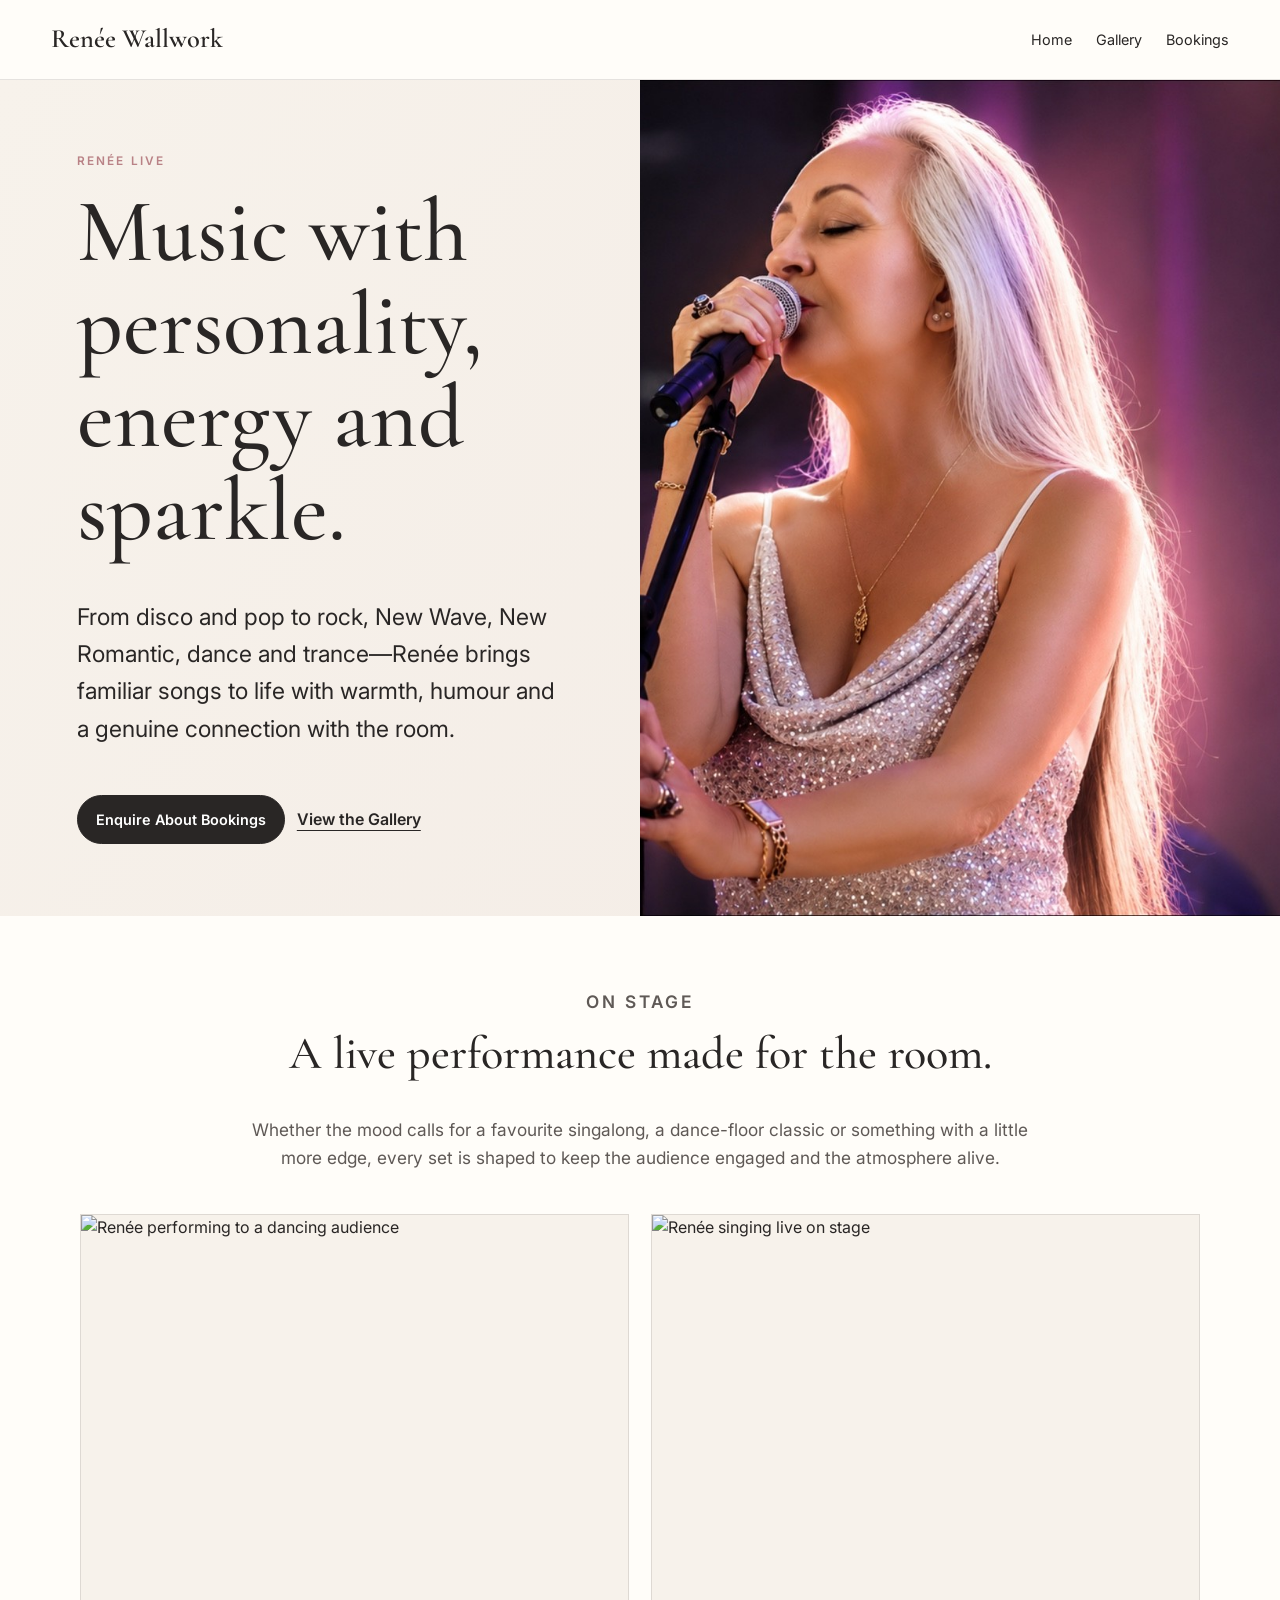
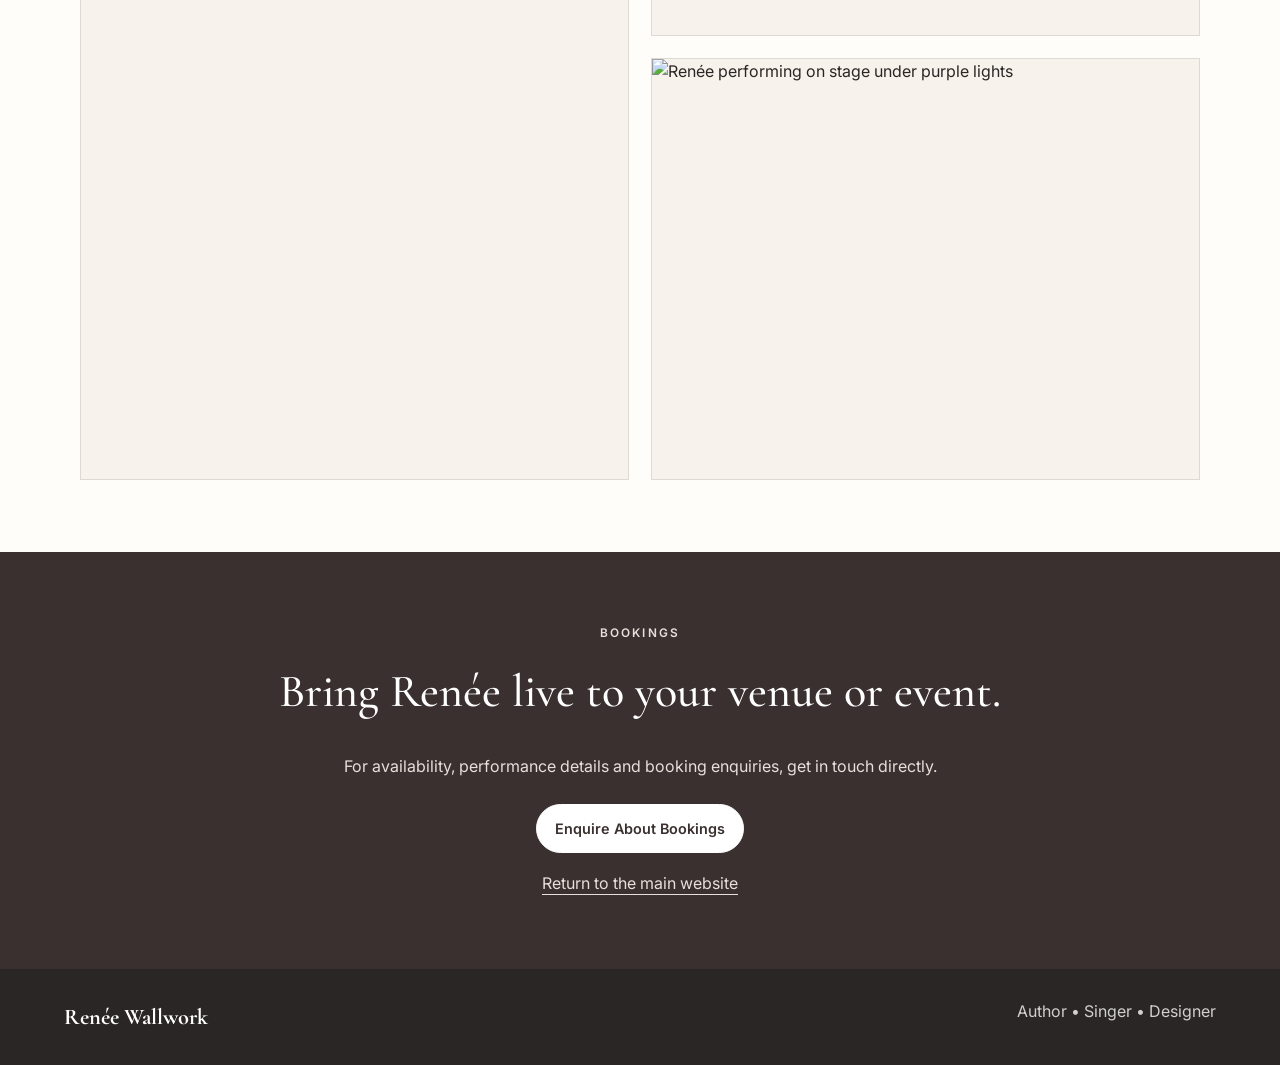
==== live.html @ 75fbcc50 "Add separate Renée Live page and gallery" ====
<!doctype html>
<html lang="en">
<head>
  <meta charset="utf-8" />
  <meta name="viewport" content="width=device-width, initial-scale=1" />
  <title>Renée Live | Singer &amp; Performer</title>
  <meta name="description" content="Discover Renée Wallwork live: an energetic mix of disco, pop, rock, New Wave, New Romantic, dance, trance and more. Available for venue and private-event bookings in Spain." />
  <link rel="preconnect" href="https://fonts.googleapis.com">
  <link rel="preconnect" href="https://fonts.gstatic.com" crossorigin>
  <link href="https://fonts.googleapis.com/css2?family=Cormorant+Garamond:wght@500;600&amp;family=Inter:wght@300;400;500;600&amp;display=swap" rel="stylesheet">
  <link rel="stylesheet" href="styles.css" />
</head>
<body>
  <header class="site-header">
    <a class="brand" href="index.html">Renée Wallwork</a>
    <nav class="desktop-nav" aria-label="Primary navigation">
      <a href="index.html">Home</a>
      <a href="#gallery">Gallery</a>
      <a href="index.html#contact">Bookings</a>
    </nav>
    <details class="mobile-menu">
      <summary>Menu</summary>
      <div class="mobile-menu-panel">
        <a href="index.html">Home</a>
        <a href="#gallery">Gallery</a>
        <a href="index.html#contact">Bookings</a>
      </div>
    </details>
  </header>

  <main id="top">
    <section class="live-hero">
      <div class="live-hero-copy">
        <p class="eyebrow">RENÉE LIVE</p>
        <h1>Music with personality, energy and sparkle.</h1>
        <p class="lead">From disco and pop to rock, New Wave, New Romantic, dance and trance—Renée brings familiar songs to life with warmth, humour and a genuine connection with the room.</p>
        <div class="buttons">
          <a class="btn primary" href="index.html#contact">Enquire About Bookings</a>
          <a class="text-link" href="#gallery">View the Gallery</a>
        </div>
      </div>
      <div class="live-hero-media">
        <img src="assets/renee-singer.jpg" alt="Renée singing live in a silver dress" />
      </div>
    </section>

    <section id="gallery" class="section">
      <div class="live-intro">
        <p class="eyebrow">ON STAGE</p>
        <h2>A live performance made for the room.</h2>
        <p>Whether the mood calls for a favourite singalong, a dance-floor classic or something with a little more edge, every set is shaped to keep the audience engaged and the atmosphere alive.</p>
      </div>
      <div class="live-gallery" aria-label="Renée performing live">
        <figure>
          <img src="assets/renee-live-audience.jpg" alt="Renée performing to a dancing audience" loading="lazy" />
        </figure>
        <figure>
          <img src="assets/renee-live-pink-dress.jpg" alt="Renée singing live on stage" loading="lazy" />
        </figure>
        <figure>
          <img src="assets/renee-live-full-stage.jpg" alt="Renée performing on stage under purple lights" loading="lazy" />
        </figure>
      </div>
    </section>

    <section class="section live-booking">
      <p class="eyebrow">BOOKINGS</p>
      <h2>Bring Renée live to your venue or event.</h2>
      <p>For availability, performance details and booking enquiries, get in touch directly.</p>
      <a class="btn light" href="index.html#contact">Enquire About Bookings</a><br />
      <a class="back-home" href="index.html">Return to the main website</a>
    </section>
  </main>

  <footer>
    <strong>Renée Wallwork</strong>
    <span>Author • Singer • Designer</span>
  </footer>
</body>
</html>
---- styles.css ----
:root{
  --ivory:#f7f2eb;
  --paper:#fffdf9;
  --taupe:#b9a69a;
  --rose:#b98286;
  --charcoal:#292625;
  --deep:#3a302f;
  --silver:#c7c7c7;
  --line:rgba(41,38,37,.12);
}
*{box-sizing:border-box}
html{scroll-behavior:smooth}
body{
  margin:0;
  font-family:Inter,system-ui,-apple-system,sans-serif;
  color:var(--charcoal);
  background:var(--paper);
  line-height:1.62;
}
img{display:block;width:100%}
a{color:inherit}
.site-header{
  position:sticky;top:0;z-index:20;
  display:flex;justify-content:space-between;align-items:center;
  padding:18px clamp(20px,4vw,64px);
  background:rgba(255,253,249,.94);
  backdrop-filter:blur(16px);
  border-bottom:1px solid var(--line);
}
.brand{
  text-decoration:none;
  font-family:"Cormorant Garamond",serif;
  font-size:1.65rem;font-weight:600;
}
.desktop-nav{display:flex;gap:24px}
.desktop-nav a{text-decoration:none;font-size:.9rem}
.mobile-menu{display:none;position:relative}
.mobile-menu summary{
  list-style:none;
  cursor:pointer;
  border:1px solid var(--charcoal);
  border-radius:999px;
  padding:8px 13px;
  font-size:.82rem;
  font-weight:600;
}
.mobile-menu summary::-webkit-details-marker{display:none}
.mobile-menu-panel{
  position:absolute;
  right:0;
  top:46px;
  min-width:180px;
  padding:10px;
  background:var(--paper);
  border:1px solid var(--line);
  box-shadow:0 14px 30px rgba(60,45,40,.12);
  border-radius:16px;
}
.mobile-menu-panel a{
  display:block;
  padding:10px 12px;
  text-decoration:none;
  border-radius:10px;
  font-size:.88rem;
}
.mobile-menu-panel a:hover{background:var(--ivory)}

.hero{
  min-height:72vh;
  display:grid;grid-template-columns:1.2fr .8fr;
  align-items:center;
  gap:4.5vw;
  padding:54px clamp(22px,5vw,82px);
  background:linear-gradient(120deg,var(--ivory),#f3ebe5);
}
.hero-copy{max-width:700px}
.eyebrow{
  letter-spacing:.18em;
  font-size:.74rem;
  font-weight:600;
  color:var(--rose);
  margin:0 0 14px;
}
h1,h2,h3{
  font-family:"Cormorant Garamond",serif;
  line-height:1.04;
  margin-top:0;
}
h1{font-size:clamp(3.6rem,7vw,6.6rem);margin-bottom:16px;font-weight:500}
h2{font-size:clamp(2.2rem,3.6vw,3.7rem);font-weight:500}
h3{font-size:1.9rem;font-weight:600}
.lead{font-size:clamp(1.15rem,1.8vw,1.45rem);max-width:640px}
.intro{max-width:620px;color:#5f5956}
.hero-image{
  max-width:520px;
  justify-self:center;
}
.hero-image img{
  aspect-ratio:4/5;object-fit:cover;
  border-radius:180px 180px 24px 24px;
  box-shadow:0 24px 50px rgba(60,45,40,.15);
}
.buttons{display:flex;flex-wrap:wrap;gap:12px;align-items:center;margin-top:24px}
.btn{
  display:inline-block;text-decoration:none;padding:12px 18px;
  border-radius:999px;border:1px solid var(--charcoal);
  font-size:.9rem;font-weight:600;
}
.btn.primary{background:var(--charcoal);color:white}
.btn.secondary{background:transparent}
.btn.light{background:white;color:var(--deep);border-color:white}
.text-link{font-weight:600;text-underline-offset:5px}
.light-link{color:white}
.section{padding:72px clamp(22px,5vw,82px)}
.section-heading{max-width:860px;margin:0 auto 42px;text-align:center}
.section-heading.narrow{max-width:760px}
.book-grid{display:grid;grid-template-columns:1.08fr .92fr;gap:28px;max-width:1140px;margin:auto}
.book-card{
  display:grid;grid-template-columns:minmax(160px,.64fr) 1.36fr;
  gap:24px;align-items:center;padding:24px;
  background:var(--ivory);border:1px solid var(--line);
}
.book-card.featured{box-shadow:0 16px 38px rgba(60,45,40,.075)}
.book-card img{box-shadow:0 10px 24px rgba(35,30,28,.15)}
.split{
  display:grid;grid-template-columns:1fr 1fr;gap:0;padding:0;
}
.split .media-panel{min-height:520px;max-height:620px;overflow:hidden}
.split .media-panel img{height:100%;object-fit:cover}
.jewellery-media img{object-position:50% 58%}
.singer-media img{object-position:center 44%}
.split .copy-panel{
  display:flex;flex-direction:column;justify-content:center;
  padding:64px clamp(28px,5vw,74px);
}
.dark{background:var(--deep);color:white}
.dark .copy-panel p:not(.eyebrow){color:#e7dfda}
.singer{background:#fbf5f3}
.about{background:var(--ivory)}
.latest{background:#fffdf9}
.cards{
  display:grid;grid-template-columns:repeat(3,1fr);
  gap:18px;max-width:1140px;margin:auto;
}
.latest-card{
  position:relative;
  padding:28px;
  border:1px solid var(--line);
  background:white;
  box-shadow:0 10px 24px rgba(60,45,40,.04);
}
.latest-card:before{
  content:"";
  position:absolute;
  top:0;left:0;right:0;
  height:4px;
  background:linear-gradient(90deg,var(--rose),var(--taupe));
}
.latest-card span{font-size:.7rem;letter-spacing:.16em;color:var(--rose);font-weight:600}
.contact{background:#efe7e2}
.socials{display:flex;justify-content:center;flex-wrap:wrap;gap:22px;margin-top:26px}
footer{
  display:flex;justify-content:space-between;gap:20px;
  padding:30px clamp(22px,5vw,82px);background:var(--charcoal);color:white;
}
footer strong{font-family:"Cormorant Garamond",serif;font-size:1.4rem}
footer span{opacity:.78}

@media (max-width:1024px){
  .desktop-nav{display:none}
  .mobile-menu{display:block}
  .hero{
    min-height:auto;
    grid-template-columns:.9fr 1.1fr;
    gap:28px;
    padding-top:40px;
    padding-bottom:42px;
  }
  .hero-image{max-width:430px}
  .book-grid{grid-template-columns:1fr}
  .book-card{grid-template-columns:190px 1fr}
  .cards{grid-template-columns:1fr 1fr}
  .latest-card:last-child{grid-column:1/-1}
}
@media (max-width:760px){
  .hero{grid-template-columns:1fr}
  .hero-image{order:-1;max-width:390px}
  .hero-copy{text-align:center;margin:auto}
  .intro,.lead{margin-left:auto;margin-right:auto}
  .buttons{justify-content:center}
  .split{grid-template-columns:1fr}
  .split .media-panel{min-height:390px;max-height:500px}
  .singer .media-panel{order:-1}
  .cards{grid-template-columns:1fr}
  .latest-card:last-child{grid-column:auto}
}
@media (max-width:560px){
  .site-header{padding:14px 16px}
  .brand{font-size:1.35rem}
  .hero,.section{padding-left:18px;padding-right:18px}
  .hero-image img{border-radius:140px 140px 20px 20px}
  h1{font-size:3.25rem}
  h2{font-size:2.25rem}
  .book-card{grid-template-columns:1fr}
  .book-card img{max-width:230px;margin:auto}
  footer{flex-direction:column}
}

/* Renée Live page */
.live-hero{
  display:grid;
  grid-template-columns:1fr 1fr;
  min-height:680px;
  background:linear-gradient(120deg,var(--ivory),#f3ebe5);
}
.live-hero-copy{
  display:flex;
  flex-direction:column;
  justify-content:center;
  padding:72px clamp(28px,6vw,92px);
}
.live-hero-copy h1{
  font-size:clamp(3.8rem,7vw,6.8rem);
  margin-bottom:18px;
}
.live-hero-media{min-height:680px;overflow:hidden}
.live-hero-media img{height:100%;object-fit:cover;object-position:56% center}
.live-intro{max-width:820px;margin:auto;text-align:center}
.live-intro p{font-size:1.08rem;color:#5f5956}
.live-gallery{
  display:grid;
  grid-template-columns:1fr 1fr;
  gap:22px;
  max-width:1120px;
  margin:42px auto 0;
}
.live-gallery figure{
  margin:0;
  overflow:hidden;
  background:var(--ivory);
  border:1px solid var(--line);
}
.live-gallery figure:first-child{grid-row:span 2}
.live-gallery img{height:100%;min-height:420px;object-fit:cover}
.live-gallery figure:first-child img{min-height:862px;object-position:center}
.live-booking{
  text-align:center;
  background:var(--deep);
  color:white;
}
.live-booking p{max-width:680px;margin:0 auto 24px;color:#e7dfda}
.back-home{display:inline-block;margin-top:18px;color:#e7dfda;text-underline-offset:5px}
@media (max-width:760px){
  .live-hero{grid-template-columns:1fr;min-height:auto}
  .live-hero-media{min-height:430px;order:-1}
  .live-hero-copy{text-align:center;padding:52px 22px}
  .live-hero-copy .buttons{justify-content:center}
  .live-gallery{grid-template-columns:1fr;gap:16px}
  .live-gallery figure:first-child{grid-row:auto}
  .live-gallery img,.live-gallery figure:first-child img{min-height:0;height:auto}
}

.compact-section{padding-top:58px;padding-bottom:58px}
@media (max-width:760px){.compact-section{padding-top:48px;padding-bottom:48px}}

.gallery-nav {

  display: flex;

  flex-wrap: wrap;

  gap: 10px;

  margin: 24px 0 30px;

}

.gallery-nav a {

  display: inline-block;

  padding: 10px 16px;

  border: 1px solid #b8aaa0;

  border-radius: 999px;

  text-decoration: none;

}

.gallery-nav a.active {

  font-weight: 600;

}

.gallery-category {

  margin-top: 24px;

}

.gallery-grid {

  display: grid;

  grid-template-columns: repeat(3, minmax(0, 1fr));

  gap: 18px;

  align-items: start;

}

.gallery-grid img {

  width: 100%;

  aspect-ratio: 4 / 5;

  object-fit: cover;

  display: block;

  border-radius: 14px;

}

@media (max-width: 760px) {

  .gallery-grid {

    grid-template-columns: repeat(2, minmax(0, 1fr));

    gap: 12px;

  }

  .gallery-nav {

    gap: 8px;

  }

  .gallery-nav a {

    padding: 8px 12px;

    font-size: 0.95rem;

  }

}

@media (max-width: 430px) {

  .gallery-grid {

    grid-template-columns: 1fr;

  }

}
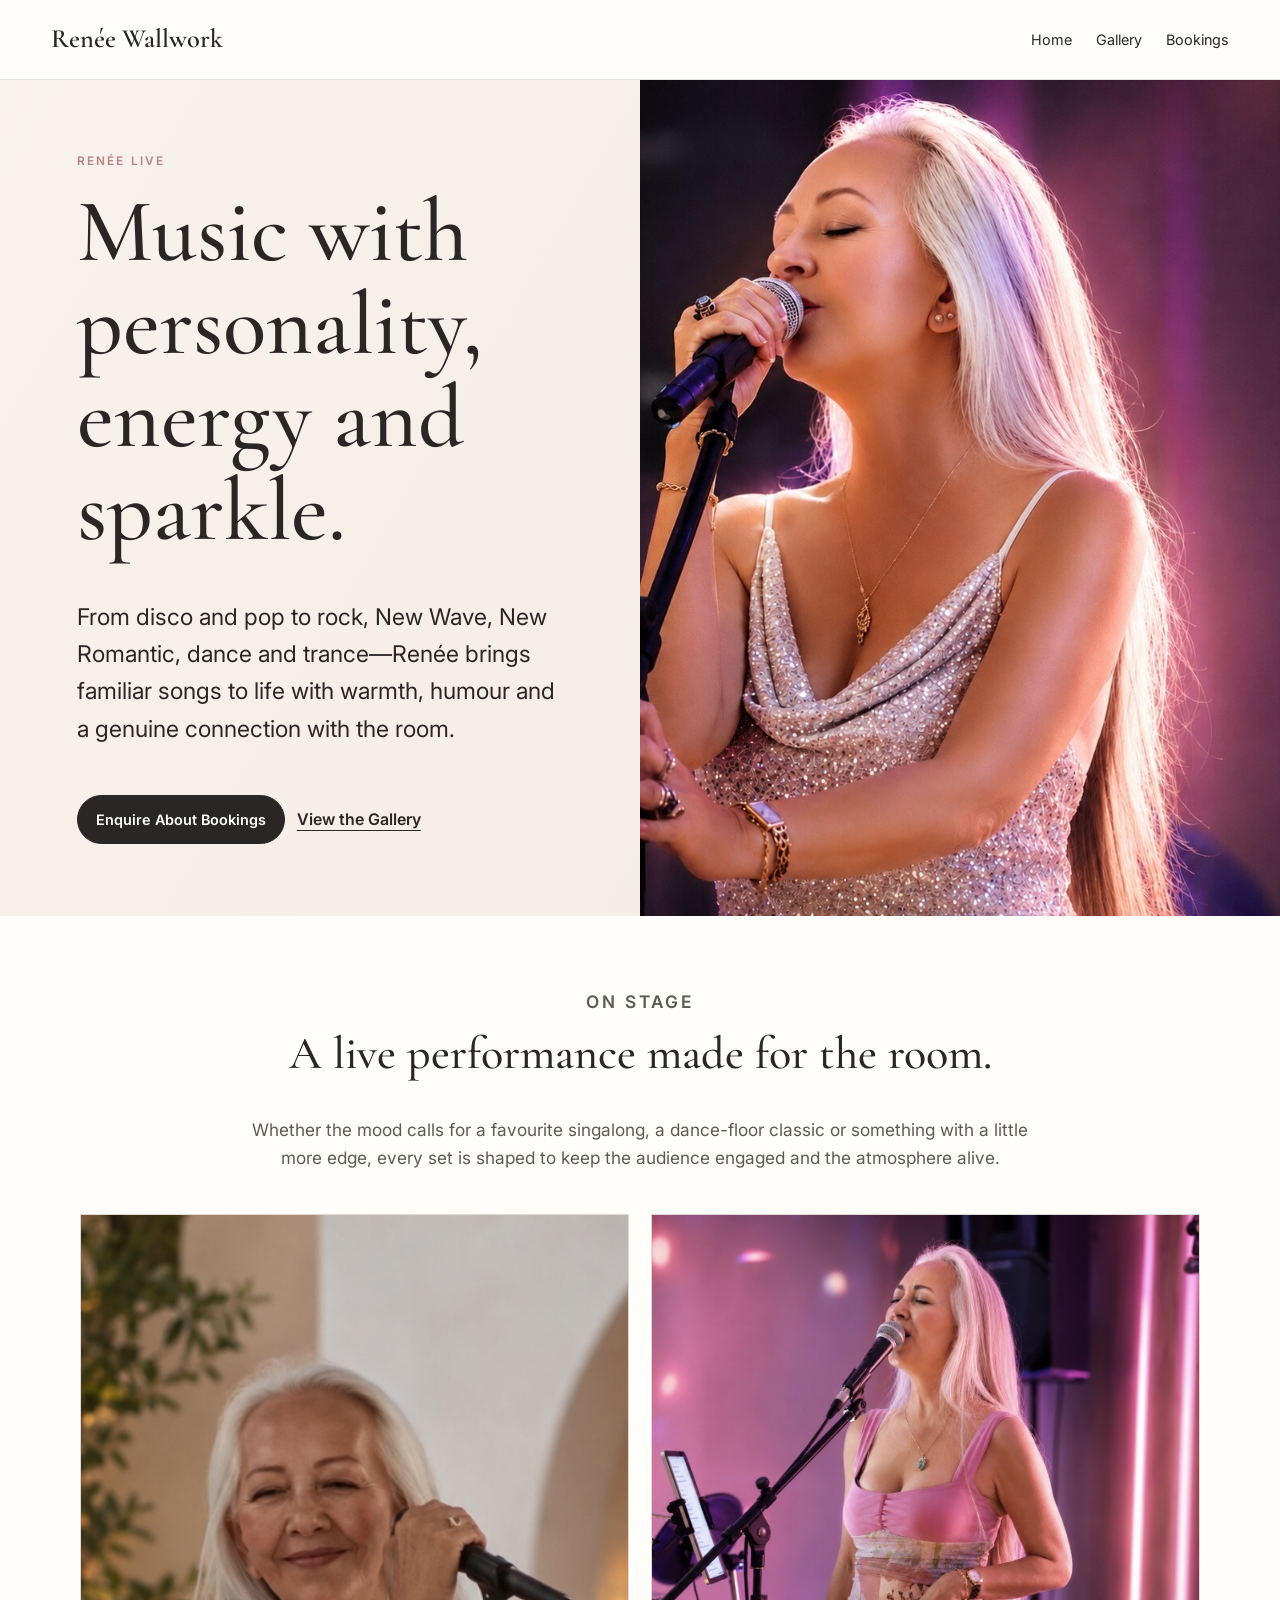
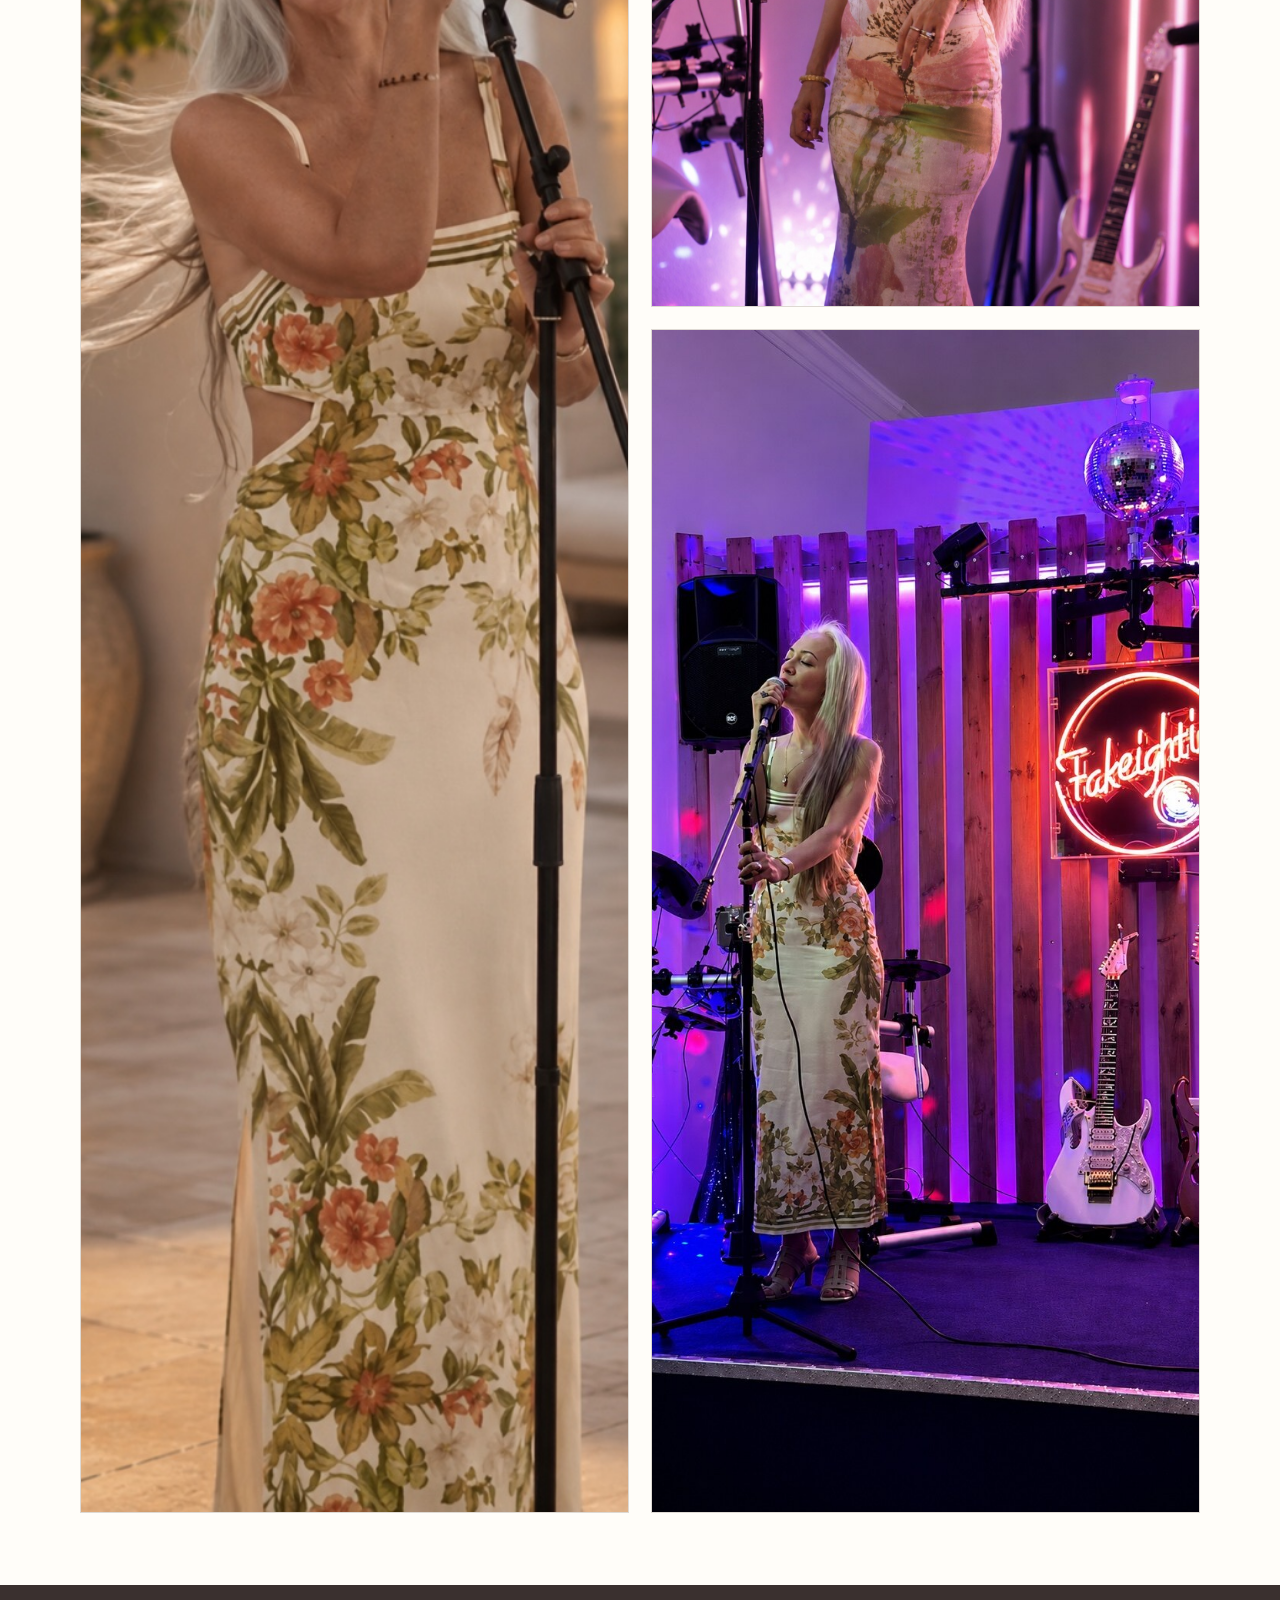
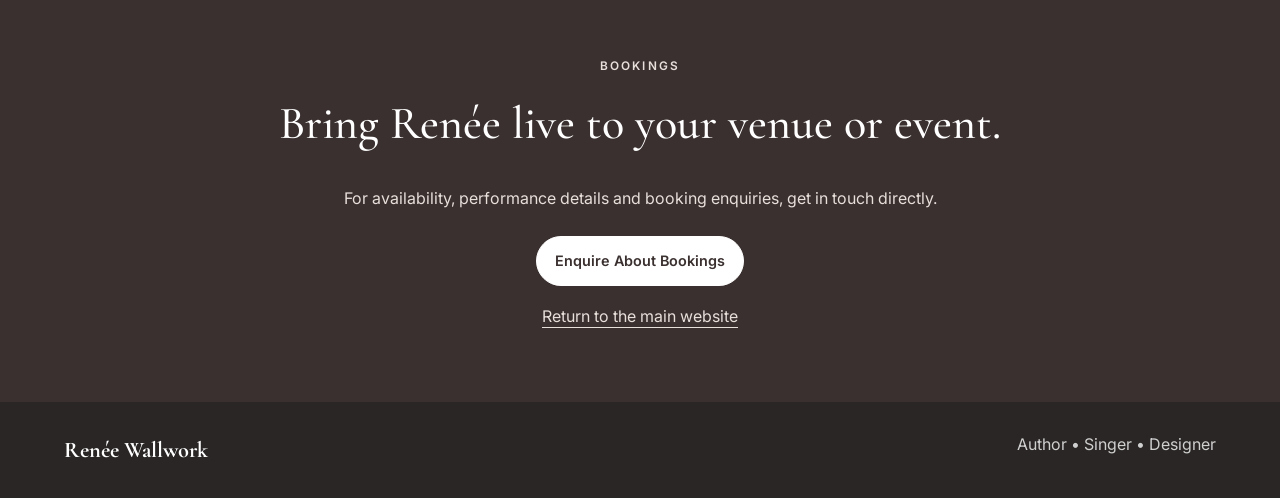
==== commit 3ef7af17: "Update live image for Renée's performance Replaced the image of Renée performing to a dancing audien" ====
--- a/live.html
+++ b/live.html
@@ -52,7 +52,7 @@
       </div>
       <div class="live-gallery" aria-label="Renée performing live">
         <figure>
-          <img src="assets/renee-live-audience.jpg" alt="Renée performing to a dancing audience" loading="lazy" />
+          <img src="assets/Renee full length sing replacement for website.jpeg" alt="Renée singing live in a floral dress" loading="lazy" />
         </figure>
         <figure>
           <img src="assets/renee-live-pink-dress.jpg" alt="Renée singing live on stage" loading="lazy" />
--- a/styles.css
+++ b/styles.css
@@ -128,7 +128,7 @@
 .split .media-panel{min-height:520px;max-height:620px;overflow:hidden}
 .split .media-panel img{height:100%;object-fit:cover}
 .jewellery-media img{object-position:50% 58%}
-.singer-media img{object-position:center 44%}
+.singer-media img{object-position:38% 44%}
 .split .copy-panel{
   display:flex;flex-direction:column;justify-content:center;
   padding:64px clamp(28px,5vw,74px);
@@ -137,6 +137,31 @@
 .dark .copy-panel p:not(.eyebrow){color:#e7dfda}
 .singer{background:#fbf5f3}
 .about{background:var(--ivory)}
+.about-photo-pair{
+  display:grid;
+  grid-template-columns:repeat(2,minmax(0,1fr));
+  gap:20px;
+  max-width:780px;
+  margin:38px auto 0;
+}
+.about-photo-pair figure{margin:0;text-align:center}
+.about-photo-pair img{
+  width:100%;
+  aspect-ratio:4/3;
+  object-fit:cover;
+  border-radius:16px;
+  box-shadow:0 14px 30px rgba(60,45,40,.10);
+}
+.about-photo-pair figure:first-child img{object-position:center top}
+.about-photo-pair figcaption{
+  margin-top:12px;
+  color:#6b625e;
+  font-size:.9rem;
+  font-style:italic;
+}
+@media (max-width:620px){
+  .about-photo-pair{grid-template-columns:1fr;max-width:420px}
+}
 .latest{background:#fffdf9}
 .cards{
   display:grid;grid-template-columns:repeat(3,1fr);
@@ -353,6 +378,72 @@
 
 }
 
+/* Additional client testimonials */
+
+.more-testimonials {
+
+  margin-top: 32px;
+
+}
+
+.more-testimonials summary {
+
+  width: fit-content;
+
+  margin: 0 auto;
+
+  padding: 12px 22px;
+
+  border: 1px solid #b9aaa4;
+
+  border-radius: 999px;
+
+  background: #ffffff;
+
+  color: #2f2927;
+
+  font: inherit;
+
+  font-weight: 600;
+
+  cursor: pointer;
+
+  list-style: none;
+
+  text-align: center;
+
+}
+
+.more-testimonials summary::-webkit-details-marker {
+
+  display: none;
+
+}
+
+.more-testimonials .less-label {
+
+  display: none;
+
+}
+
+.more-testimonials[open] .more-label {
+
+  display: none;
+
+}
+
+.more-testimonials[open] .less-label {
+
+  display: inline;
+
+}
+
+.more-testimonials .testimonial-grid {
+
+  margin-top: 32px;
+
+}
+
 @media (max-width: 430px) {
 
   .gallery-grid {
